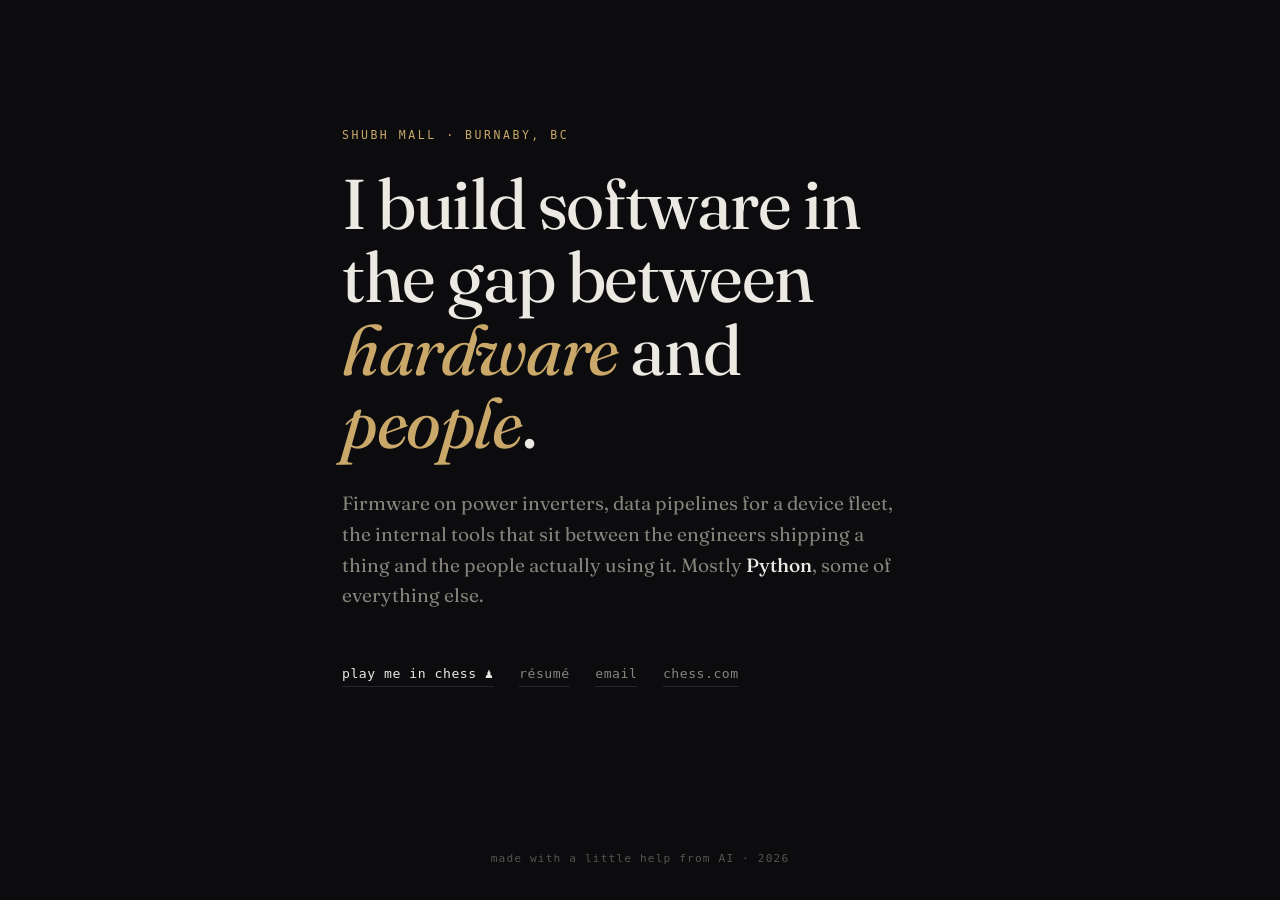
==== index.html @ 9d8b43d7 "Minimal static portfolio + client-side chess bot Two pages, no framework, no build step: - index.htm" ====
<!doctype html>
<html lang="en">
<head>
  <meta charset="utf-8" />
  <meta name="viewport" content="width=device-width, initial-scale=1" />
  <title>Shubh Mall</title>
  <meta name="description" content="Shubh Mall, software engineer. Firmware, data pipelines, and a chess bot trained on my own games." />
  <link rel="icon" href="assets/favicon.svg" />
  <link rel="preconnect" href="https://fonts.googleapis.com" />
  <link rel="preconnect" href="https://fonts.gstatic.com" crossorigin />
  <link href="https://fonts.googleapis.com/css2?family=Fraunces:ital,opsz,wght@0,9..144,300..500;1,9..144,300..500&display=swap" rel="stylesheet" />
  <link rel="stylesheet" href="assets/style.css" />
</head>
<body>
  <main class="wrap">
    <section class="intro">
      <p class="label fade d1">Shubh Mall · Burnaby, BC</p>
      <h1 class="fade d2">I build software in the gap between <em>hardware</em> and <em>people</em>.</h1>
      <p class="lede fade d3">
        Firmware on power inverters, data pipelines for a device fleet,
        the internal tools that sit between the engineers shipping a thing
        and the people actually using it. Mostly <strong>Python</strong>, some
        of everything else.
      </p>
      <nav class="links fade d4">
        <a class="go" href="chess.html">play me in chess ♟</a>
        <a href="Resume_Shubh_Mall.pdf">résumé</a>
        <a href="mailto:mall.shubhkumar@gmail.com">email</a>
        <a href="https://www.chess.com/member/mesukatchess1" target="_blank" rel="noreferrer">chess.com</a>
      </nav>
    </section>
  </main>
  <footer>made with a little help from AI · 2026</footer>
</body>
</html>
---- assets/style.css ----
/* Shubh Mall. Minimal portfolio. Less is more. */
:root {
  --bg:    #0c0c0e;
  --panel: #131316;
  --fg:    #ece9e3;
  --dim:   #87847c;
  --line:  #26262b;
  --gold:  #c9a86a;
  --light: #ebd9b4;   /* light board square */
  --dark:  #7d8a64;   /* dark board square  */
  --serif: "Fraunces", Georgia, "Times New Roman", serif;
  --mono:  ui-monospace, "SF Mono", "JetBrains Mono", Menlo, monospace;
}

* { margin: 0; padding: 0; box-sizing: border-box; }

html { scroll-behavior: smooth; }

body {
  background: var(--bg);
  color: var(--fg);
  font-family: var(--serif);
  font-weight: 380;
  line-height: 1.6;
  -webkit-font-smoothing: antialiased;
  text-rendering: optimizeLegibility;
  min-height: 100vh;
  display: flex;
  flex-direction: column;
}

a { color: inherit; text-decoration: none; }

.label {
  font-family: var(--mono);
  font-size: 0.72rem;
  letter-spacing: 0.22em;
  text-transform: uppercase;
  color: var(--gold);
}

/* ---------- landing ---------- */
.wrap {
  flex: 1;
  width: 100%;
  max-width: 660px;
  margin: 0 auto;
  padding: clamp(4rem, 14vh, 11rem) 2rem 3rem;
  display: flex;
  flex-direction: column;
}

.intro h1 {
  font-size: clamp(2.6rem, 8vw, 4.4rem);
  font-weight: 420;
  line-height: 1.04;
  letter-spacing: -0.02em;
  margin: 1.4rem 0 1.8rem;
}

.intro h1 em { font-style: italic; color: var(--gold); }

.lede {
  font-size: 1.2rem;
  color: var(--dim);
  max-width: 46ch;
}
.lede strong { color: var(--fg); font-weight: 500; }

.links {
  margin-top: 3.2rem;
  display: flex;
  gap: 1.6rem;
  flex-wrap: wrap;
  font-family: var(--mono);
  font-size: 0.82rem;
  letter-spacing: 0.04em;
}
.links a {
  color: var(--dim);
  border-bottom: 1px solid var(--line);
  padding-bottom: 2px;
  transition: color .2s, border-color .2s;
}
.links a:hover { color: var(--gold); border-color: var(--gold); }
.links a.go { color: var(--fg); }

footer {
  font-family: var(--mono);
  font-size: 0.7rem;
  letter-spacing: 0.1em;
  color: var(--dim);
  padding: 2rem;
  text-align: center;
  opacity: 0.6;
}

/* fade-in */
.fade { opacity: 0; transform: translateY(14px); animation: rise .9s cubic-bezier(.2,.7,.2,1) forwards; }
.fade.d1 { animation-delay: .05s; }
.fade.d2 { animation-delay: .18s; }
.fade.d3 { animation-delay: .32s; }
.fade.d4 { animation-delay: .46s; }
@keyframes rise { to { opacity: 1; transform: none; } }
@media (prefers-reduced-motion: reduce) { .fade { animation: none; opacity: 1; transform: none; } }

/* ---------- chess page ---------- */
.chess-wrap { max-width: 740px; }

.back {
  font-family: var(--mono);
  font-size: 0.78rem;
  color: var(--dim);
  letter-spacing: 0.05em;
  transition: color .2s;
}
.back:hover { color: var(--gold); }

.chess-head { margin: 2.2rem 0 1.6rem; }
.chess-head h1 {
  font-size: clamp(1.9rem, 5vw, 2.7rem);
  font-weight: 420;
  letter-spacing: -0.015em;
  margin: 0.9rem 0 0.8rem;
}
.chess-head p { color: var(--dim); max-width: 48ch; font-size: 1.02rem; }

.board-frame {
  width: min(100%, 480px);
  margin: 1.4rem auto 0;
}

#board {
  width: 100%;
  aspect-ratio: 1 / 1;
  display: grid;
  grid-template-columns: repeat(8, 1fr);
  grid-template-rows: repeat(8, 1fr);
  border: 1px solid var(--line);
  border-radius: 3px;
  overflow: hidden;
  box-shadow: 0 24px 60px -28px rgba(0,0,0,.9);
  user-select: none;
  touch-action: manipulation;
}

.sq {
  position: relative;
  display: flex;
  align-items: center;
  justify-content: center;
  font-size: clamp(28px, 8.4vw, 44px);
  line-height: 1;
  cursor: pointer;
}
.sq.light { background: var(--light); }
.sq.dark  { background: var(--dark); }
.sq .pc { color: #111; text-shadow: 0 1px 1px rgba(255,255,255,.35); position: relative; z-index: 2; }
.sq .pc.b { color: #1a1a1a; }
.sq .pc.w { color: #fbfbf7; text-shadow: 0 1px 2px rgba(0,0,0,.55); }

.sq.sel::after {
  content: ""; position: absolute; inset: 0;
  background: rgba(201,168,106,.45); z-index: 1;
}
.sq.move::before {
  content: ""; position: absolute;
  width: 28%; height: 28%; border-radius: 50%;
  background: rgba(40,40,40,.35); z-index: 1;
}
.sq.move.cap::before {
  width: 88%; height: 88%; border-radius: 50%;
  background: transparent; border: 4px solid rgba(40,40,40,.32);
}
.sq.last::after {
  content: ""; position: absolute; inset: 0;
  background: rgba(201,168,106,.22); z-index: 0;
}

.controls {
  display: flex;
  align-items: center;
  justify-content: space-between;
  gap: 1rem;
  margin-top: 1.2rem;
  font-family: var(--mono);
  font-size: 0.8rem;
}
#status { color: var(--dim); letter-spacing: 0.03em; }
#status b { color: var(--gold); font-weight: 500; }

.btn {
  font-family: var(--mono);
  font-size: 0.74rem;
  letter-spacing: 0.08em;
  text-transform: uppercase;
  color: var(--dim);
  background: transparent;
  border: 1px solid var(--line);
  border-radius: 2px;
  padding: 0.5rem 0.9rem;
  cursor: pointer;
  transition: color .2s, border-color .2s;
}
.btn:hover { color: var(--gold); border-color: var(--gold); }

.side-row { display: flex; gap: 0.6rem; }

@media (max-width: 480px) {
  .controls { flex-direction: column; align-items: stretch; gap: 0.8rem; }
  .side-row { justify-content: center; }
}
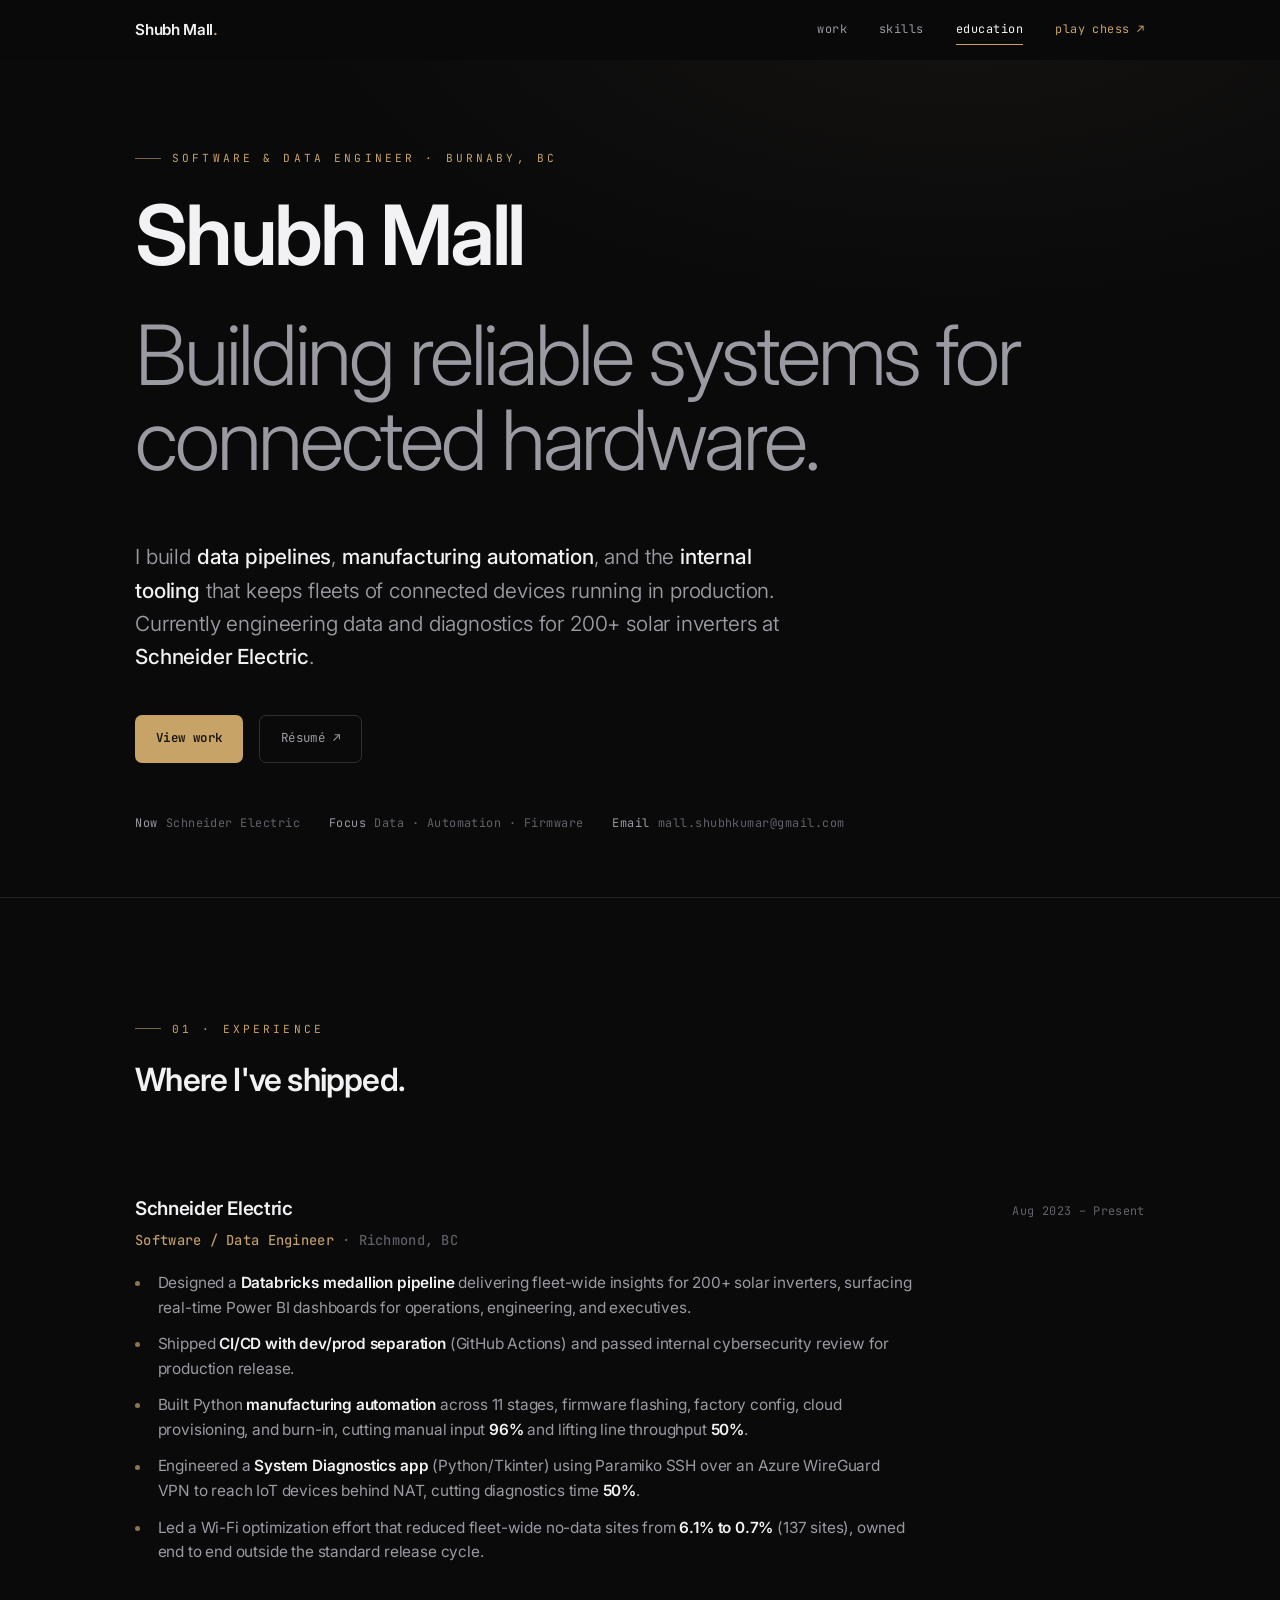
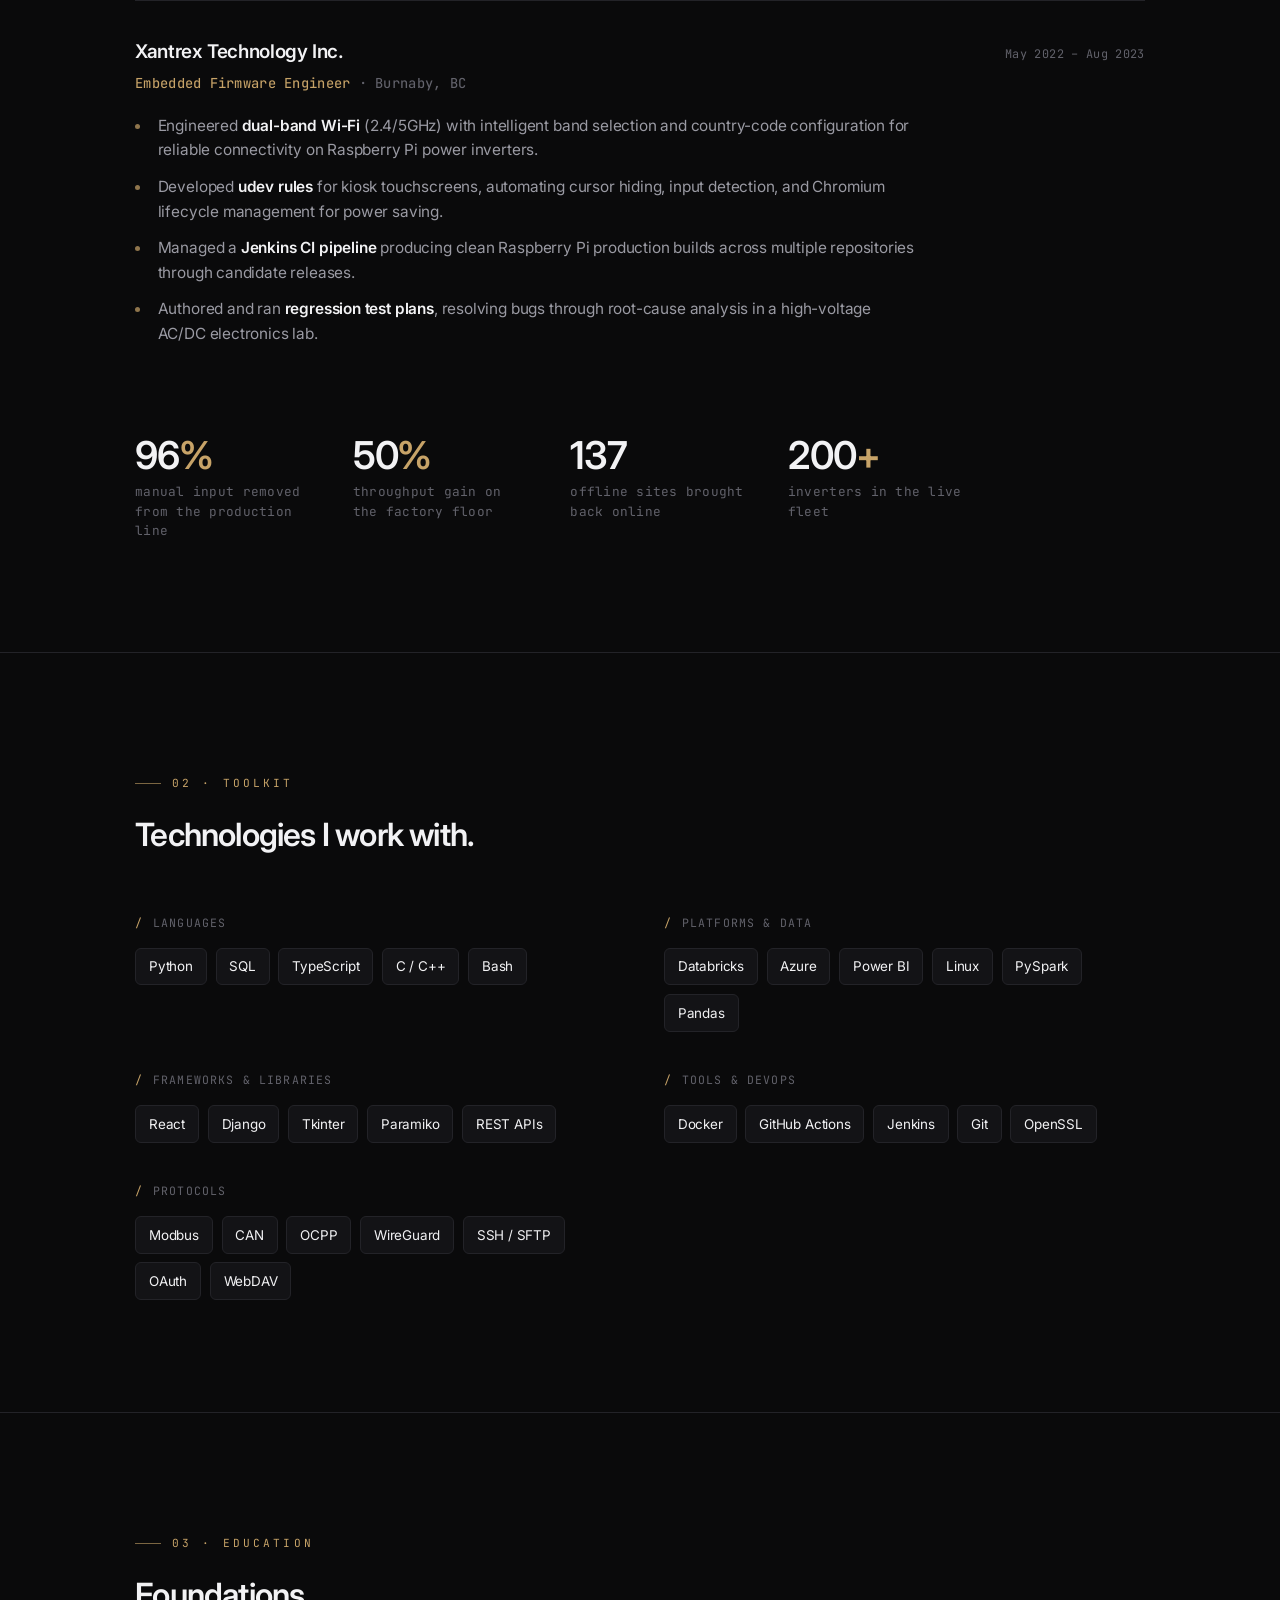
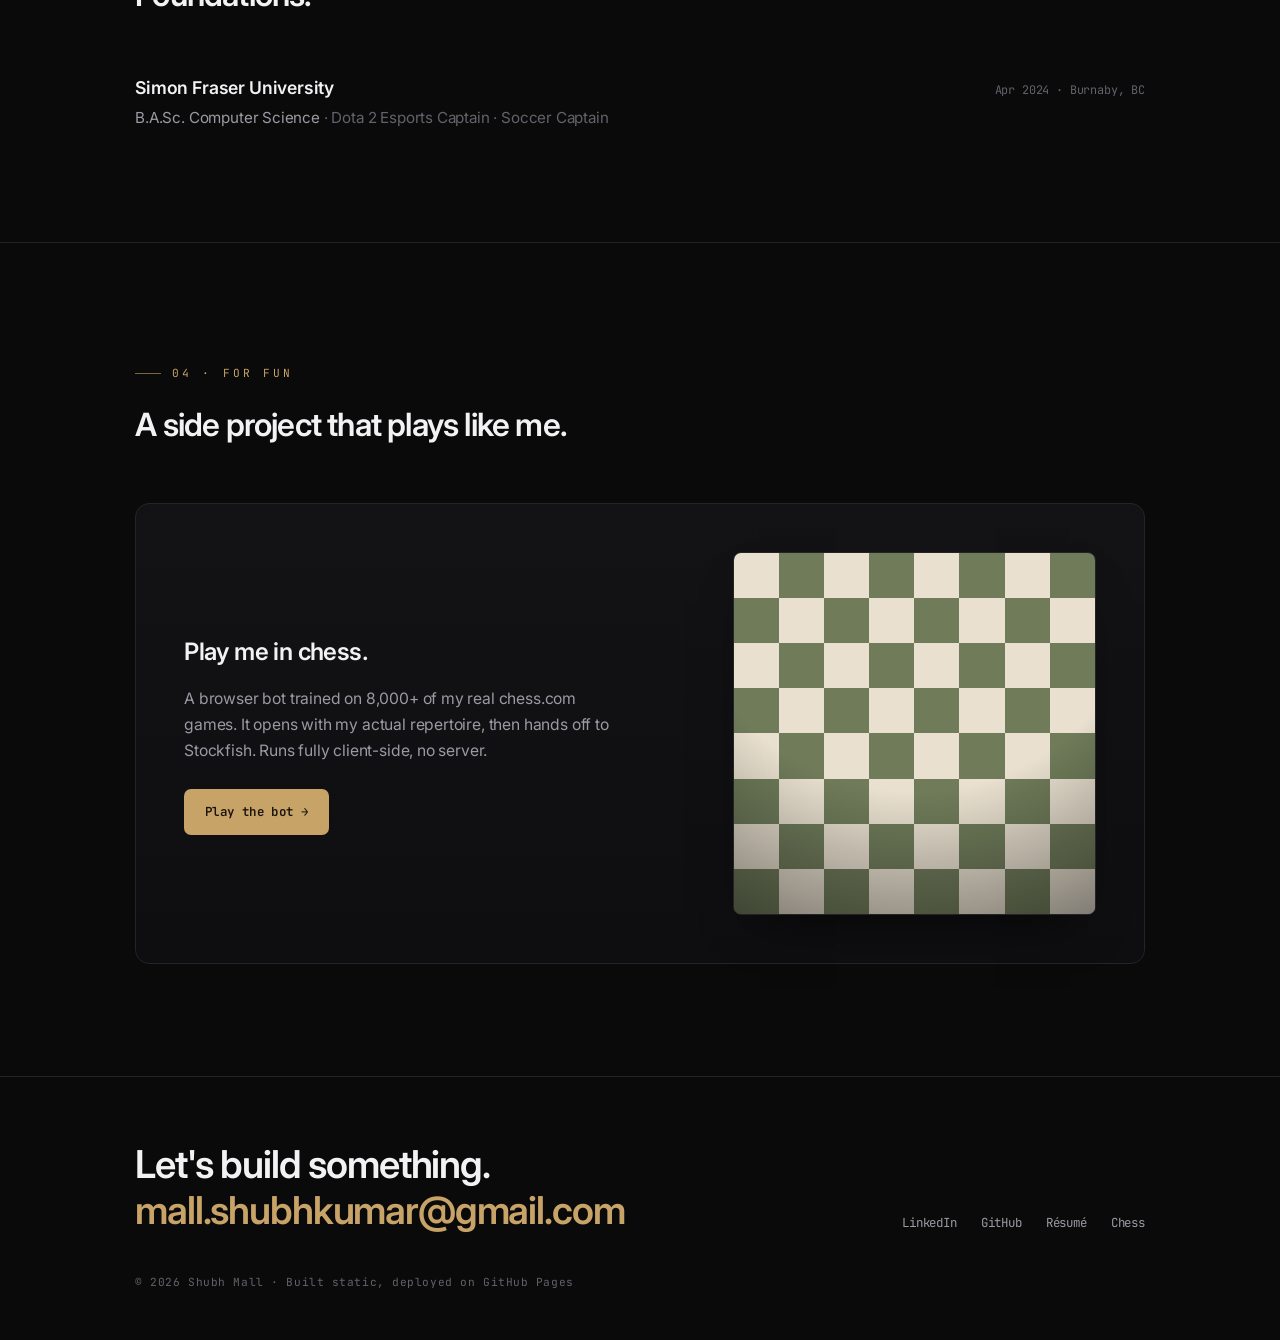
==== commit 7877b76a: "Redesign: professional single-page portfolio Rebuilt the landing page from my CV into an extremely p" ====
--- a/index.html
+++ b/index.html
@@ -3,33 +3,245 @@
 <head>
   <meta charset="utf-8" />
   <meta name="viewport" content="width=device-width, initial-scale=1" />
-  <title>Shubh Mall</title>
-  <meta name="description" content="Shubh Mall, software engineer. Firmware, data pipelines, and a chess bot trained on my own games." />
+  <title>Shubh Mall · Software Engineer</title>
+  <meta name="description" content="Shubh Mall, software and data engineer in Burnaby, BC. Data pipelines, manufacturing automation, and internal tooling for fleets of connected hardware." />
   <link rel="icon" href="assets/favicon.svg" />
   <link rel="preconnect" href="https://fonts.googleapis.com" />
   <link rel="preconnect" href="https://fonts.gstatic.com" crossorigin />
-  <link href="https://fonts.googleapis.com/css2?family=Fraunces:ital,opsz,wght@0,9..144,300..500;1,9..144,300..500&display=swap" rel="stylesheet" />
+  <link href="https://fonts.googleapis.com/css2?family=Inter:wght@300;400;500;600;700&family=JetBrains+Mono:wght@400;500&display=swap" rel="stylesheet" />
   <link rel="stylesheet" href="assets/style.css" />
 </head>
 <body>
-  <main class="wrap">
-    <section class="intro">
-      <p class="label fade d1">Shubh Mall · Burnaby, BC</p>
-      <h1 class="fade d2">I build software in the gap between <em>hardware</em> and <em>people</em>.</h1>
-      <p class="lede fade d3">
-        Firmware on power inverters, data pipelines for a device fleet,
-        the internal tools that sit between the engineers shipping a thing
-        and the people actually using it. Mostly <strong>Python</strong>, some
-        of everything else.
-      </p>
-      <nav class="links fade d4">
-        <a class="go" href="chess.html">play me in chess ♟</a>
-        <a href="Resume_Shubh_Mall.pdf">résumé</a>
-        <a href="mailto:mall.shubhkumar@gmail.com">email</a>
-        <a href="https://www.chess.com/member/mesukatchess1" target="_blank" rel="noreferrer">chess.com</a>
+  <!-- NAV -->
+  <header class="nav" id="nav">
+    <div class="nav-inner">
+      <a class="brand" href="#top">Shubh Mall<span class="dot">.</span></a>
+      <nav class="nav-links">
+        <a href="#work">work</a>
+        <a href="#skills">skills</a>
+        <a href="#education">education</a>
+        <a href="chess.html" class="cta">play chess ↗</a>
       </nav>
+    </div>
+  </header>
+
+  <main id="top">
+    <!-- HERO -->
+    <section class="hero">
+      <div class="container">
+        <p class="eyebrow reveal">Software &amp; Data Engineer · Burnaby, BC</p>
+        <h1 class="reveal">
+          Shubh Mall
+          <span class="role">Building reliable systems for connected hardware.</span>
+        </h1>
+        <p class="tagline reveal">
+          I build <b>data pipelines</b>, <b>manufacturing automation</b>, and the
+          <b>internal tooling</b> that keeps fleets of connected devices running in
+          production. Currently engineering data and diagnostics for 200+ solar
+          inverters at <b>Schneider Electric</b>.
+        </p>
+        <div class="hero-actions reveal">
+          <a class="btn primary" href="#work">View work</a>
+          <a class="btn ghost" href="Resume_Shubh_Mall.pdf" target="_blank" rel="noreferrer">Résumé ↗</a>
+        </div>
+        <div class="hero-meta reveal">
+          <span><b>Now</b> Schneider Electric</span>
+          <span><b>Focus</b> Data · Automation · Firmware</span>
+          <span><b>Email</b> mall.shubhkumar@gmail.com</span>
+        </div>
+      </div>
+    </section>
+
+    <!-- WORK -->
+    <section class="section" id="work">
+      <div class="container">
+        <div class="section-head reveal">
+          <span class="eyebrow">01 · Experience</span>
+          <h2>Where I've shipped.</h2>
+        </div>
+
+        <article class="role reveal">
+          <div class="role-top">
+            <h3>Schneider Electric</h3>
+            <span class="when">Aug 2023 – Present</span>
+          </div>
+          <div class="meta">Software / Data Engineer <span class="place">· Richmond, BC</span></div>
+          <ul>
+            <li>Designed a <b>Databricks medallion pipeline</b> delivering fleet-wide insights for 200+ solar inverters, surfacing real-time Power BI dashboards for operations, engineering, and executives.</li>
+            <li>Shipped <b>CI/CD with dev/prod separation</b> (GitHub Actions) and passed internal cybersecurity review for production release.</li>
+            <li>Built Python <b>manufacturing automation</b> across 11 stages, firmware flashing, factory config, cloud provisioning, and burn-in, cutting manual input <b>96%</b> and lifting line throughput <b>50%</b>.</li>
+            <li>Engineered a <b>System Diagnostics app</b> (Python/Tkinter) using Paramiko SSH over an Azure WireGuard VPN to reach IoT devices behind NAT, cutting diagnostics time <b>50%</b>.</li>
+            <li>Led a Wi-Fi optimization effort that reduced fleet-wide no-data sites from <b>6.1% to 0.7%</b> (137 sites), owned end to end outside the standard release cycle.</li>
+          </ul>
+        </article>
+
+        <article class="role reveal">
+          <div class="role-top">
+            <h3>Xantrex Technology Inc.</h3>
+            <span class="when">May 2022 – Aug 2023</span>
+          </div>
+          <div class="meta">Embedded Firmware Engineer <span class="place">· Burnaby, BC</span></div>
+          <ul>
+            <li>Engineered <b>dual-band Wi-Fi</b> (2.4/5GHz) with intelligent band selection and country-code configuration for reliable connectivity on Raspberry Pi power inverters.</li>
+            <li>Developed <b>udev rules</b> for kiosk touchscreens, automating cursor hiding, input detection, and Chromium lifecycle management for power saving.</li>
+            <li>Managed a <b>Jenkins CI pipeline</b> producing clean Raspberry Pi production builds across multiple repositories through candidate releases.</li>
+            <li>Authored and ran <b>regression test plans</b>, resolving bugs through root-cause analysis in a high-voltage AC/DC electronics lab.</li>
+          </ul>
+        </article>
+
+        <div class="metrics reveal">
+          <div class="metric"><div class="n">96<span>%</span></div><div class="l">manual input removed from the production line</div></div>
+          <div class="metric"><div class="n">50<span>%</span></div><div class="l">throughput gain on the factory floor</div></div>
+          <div class="metric"><div class="n">137</div><div class="l">offline sites brought back online</div></div>
+          <div class="metric"><div class="n">200<span>+</span></div><div class="l">inverters in the live fleet</div></div>
+        </div>
+      </div>
+    </section>
+
+    <!-- SKILLS -->
+    <section class="section" id="skills">
+      <div class="container">
+        <div class="section-head reveal">
+          <span class="eyebrow">02 · Toolkit</span>
+          <h2>Technologies I work with.</h2>
+        </div>
+        <div class="skills-grid">
+          <div class="skill-cat reveal">
+            <div class="cat-label"><span class="idx">/</span> Languages</div>
+            <div class="chips">
+              <span class="chip">Python</span><span class="chip">SQL</span>
+              <span class="chip">TypeScript</span><span class="chip">C / C++</span>
+              <span class="chip">Bash</span>
+            </div>
+          </div>
+          <div class="skill-cat reveal">
+            <div class="cat-label"><span class="idx">/</span> Platforms &amp; Data</div>
+            <div class="chips">
+              <span class="chip">Databricks</span><span class="chip">Azure</span>
+              <span class="chip">Power BI</span><span class="chip">Linux</span>
+              <span class="chip">PySpark</span><span class="chip">Pandas</span>
+            </div>
+          </div>
+          <div class="skill-cat reveal">
+            <div class="cat-label"><span class="idx">/</span> Frameworks &amp; Libraries</div>
+            <div class="chips">
+              <span class="chip">React</span><span class="chip">Django</span>
+              <span class="chip">Tkinter</span><span class="chip">Paramiko</span>
+              <span class="chip">REST APIs</span>
+            </div>
+          </div>
+          <div class="skill-cat reveal">
+            <div class="cat-label"><span class="idx">/</span> Tools &amp; DevOps</div>
+            <div class="chips">
+              <span class="chip">Docker</span><span class="chip">GitHub Actions</span>
+              <span class="chip">Jenkins</span><span class="chip">Git</span>
+              <span class="chip">OpenSSL</span>
+            </div>
+          </div>
+          <div class="skill-cat reveal">
+            <div class="cat-label"><span class="idx">/</span> Protocols</div>
+            <div class="chips">
+              <span class="chip">Modbus</span><span class="chip">CAN</span>
+              <span class="chip">OCPP</span><span class="chip">WireGuard</span>
+              <span class="chip">SSH / SFTP</span><span class="chip">OAuth</span>
+              <span class="chip">WebDAV</span>
+            </div>
+          </div>
+        </div>
+      </div>
+    </section>
+
+    <!-- EDUCATION -->
+    <section class="section" id="education">
+      <div class="container">
+        <div class="section-head reveal">
+          <span class="eyebrow">03 · Education</span>
+          <h2>Foundations.</h2>
+        </div>
+        <div class="edu reveal">
+          <div>
+            <h3>Simon Fraser University</h3>
+            <div class="sub">B.A.Sc. Computer Science <span class="extra">· Dota 2 Esports Captain · Soccer Captain</span></div>
+          </div>
+          <span class="when">Apr 2024 · Burnaby, BC</span>
+        </div>
+      </div>
+    </section>
+
+    <!-- CHESS -->
+    <section class="section" id="chess">
+      <div class="container">
+        <div class="section-head reveal">
+          <span class="eyebrow">04 · For fun</span>
+          <h2>A side project that plays like me.</h2>
+        </div>
+        <div class="chess-cta reveal">
+          <div>
+            <h3>Play me in chess.</h3>
+            <p>
+              A browser bot trained on 8,000+ of my real chess.com games. It opens
+              with my actual repertoire, then hands off to Stockfish. Runs fully
+              client-side, no server.
+            </p>
+            <a class="btn primary" href="chess.html">Play the bot →</a>
+          </div>
+          <div class="mini-board" id="mini-board" aria-hidden="true"></div>
+        </div>
+      </div>
     </section>
   </main>
-  <footer>made with a little help from AI · 2026</footer>
+
+  <!-- FOOTER -->
+  <footer class="foot" id="contact">
+    <div class="container">
+      <div class="foot-grid">
+        <h2>Let's build something.<br/><a href="mailto:mall.shubhkumar@gmail.com">mall.shubhkumar@gmail.com</a></h2>
+        <div class="foot-links">
+          <a href="https://www.linkedin.com/in/shubh-mall" target="_blank" rel="noreferrer">LinkedIn</a>
+          <a href="https://github.com/gabbuman" target="_blank" rel="noreferrer">GitHub</a>
+          <a href="Resume_Shubh_Mall.pdf" target="_blank" rel="noreferrer">Résumé</a>
+          <a href="chess.html">Chess</a>
+        </div>
+      </div>
+      <p class="foot-fine">© 2026 Shubh Mall · Built static, deployed on GitHub Pages</p>
+    </div>
+  </footer>
+
+  <script>
+    // nav border on scroll
+    const nav = document.getElementById('nav');
+    const onScroll = () => nav.classList.toggle('scrolled', window.scrollY > 8);
+    onScroll(); window.addEventListener('scroll', onScroll, { passive: true });
+
+    // reveal on scroll
+    const io = new IntersectionObserver((entries) => {
+      entries.forEach((e) => { if (e.isIntersecting) { e.target.classList.add('in'); io.unobserve(e.target); } });
+    }, { threshold: 0.12 });
+    document.querySelectorAll('.reveal').forEach((el) => io.observe(el));
+
+    // scroll-spy: highlight the nav link for the section in view
+    const spyLinks = [...document.querySelectorAll('.nav-links a[href^="#"]')];
+    const spy = new IntersectionObserver((entries) => {
+      entries.forEach((e) => {
+        if (e.isIntersecting) {
+          const id = '#' + e.target.id;
+          spyLinks.forEach((a) => a.classList.toggle('active', a.getAttribute('href') === id));
+        }
+      });
+    }, { rootMargin: '-45% 0px -50% 0px' });
+    ['work', 'skills', 'education'].forEach((id) => {
+      const el = document.getElementById(id); if (el) spy.observe(el);
+    });
+
+    // decorative mini chessboard (checker pattern)
+    const mb = document.getElementById('mini-board');
+    if (mb) {
+      for (let r = 0; r < 8; r++) for (let c = 0; c < 8; c++) {
+        const i = document.createElement('i');
+        i.className = (r + c) % 2 === 0 ? 'l' : 'd';
+        mb.appendChild(i);
+      }
+    }
+  </script>
 </body>
 </html>
--- a/assets/style.css
+++ b/assets/style.css
@@ -1,212 +1,292 @@
-/* Shubh Mall. Minimal portfolio. Less is more. */
+/* Shubh Mall. Professional portfolio. Minimal, precise. */
 :root {
-  --bg:    #0c0c0e;
-  --panel: #131316;
-  --fg:    #ece9e3;
-  --dim:   #87847c;
-  --line:  #26262b;
-  --gold:  #c9a86a;
-  --light: #ebd9b4;   /* light board square */
-  --dark:  #7d8a64;   /* dark board square  */
-  --serif: "Fraunces", Georgia, "Times New Roman", serif;
-  --mono:  ui-monospace, "SF Mono", "JetBrains Mono", Menlo, monospace;
+  --bg:      #0a0a0b;
+  --bg-soft: #0e0e10;
+  --panel:   #131316;
+  --panel-2: #17171b;
+  --fg:      #f2f2f4;
+  --dim:     #9a9aa3;
+  --faint:   #62626b;
+  --line:    #232328;
+  --line-2:  #2e2e35;
+  --accent:  #c7a368;       /* refined amber, used sparingly */
+  --accent-soft: rgba(199,163,104,0.12);
+  --light:   #e9e0cf;       /* light board square */
+  --dark:    #6f7b59;       /* dark board square  */
+  --sans: "Inter", -apple-system, BlinkMacSystemFont, "Segoe UI", sans-serif;
+  --mono: "JetBrains Mono", ui-monospace, "SF Mono", Menlo, monospace;
+  --maxw: 1080px;
 }
 
 * { margin: 0; padding: 0; box-sizing: border-box; }
-
-html { scroll-behavior: smooth; }
+html { scroll-behavior: smooth; -webkit-text-size-adjust: 100%; }
 
 body {
   background: var(--bg);
   color: var(--fg);
-  font-family: var(--serif);
-  font-weight: 380;
-  line-height: 1.6;
+  font-family: var(--sans);
+  font-weight: 400;
+  line-height: 1.65;
+  letter-spacing: -0.011em;
   -webkit-font-smoothing: antialiased;
   text-rendering: optimizeLegibility;
-  min-height: 100vh;
-  display: flex;
-  flex-direction: column;
 }
 
 a { color: inherit; text-decoration: none; }
-
-.label {
-  font-family: var(--mono);
-  font-size: 0.72rem;
-  letter-spacing: 0.22em;
-  text-transform: uppercase;
-  color: var(--gold);
-}
-
-/* ---------- landing ---------- */
-.wrap {
-  flex: 1;
-  width: 100%;
-  max-width: 660px;
-  margin: 0 auto;
-  padding: clamp(4rem, 14vh, 11rem) 2rem 3rem;
-  display: flex;
-  flex-direction: column;
-}
-
-.intro h1 {
-  font-size: clamp(2.6rem, 8vw, 4.4rem);
-  font-weight: 420;
-  line-height: 1.04;
-  letter-spacing: -0.02em;
-  margin: 1.4rem 0 1.8rem;
-}
-
-.intro h1 em { font-style: italic; color: var(--gold); }
-
-.lede {
-  font-size: 1.2rem;
-  color: var(--dim);
-  max-width: 46ch;
-}
-.lede strong { color: var(--fg); font-weight: 500; }
-
-.links {
-  margin-top: 3.2rem;
-  display: flex;
-  gap: 1.6rem;
-  flex-wrap: wrap;
-  font-family: var(--mono);
-  font-size: 0.82rem;
-  letter-spacing: 0.04em;
-}
-.links a {
-  color: var(--dim);
-  border-bottom: 1px solid var(--line);
-  padding-bottom: 2px;
-  transition: color .2s, border-color .2s;
-}
-.links a:hover { color: var(--gold); border-color: var(--gold); }
-.links a.go { color: var(--fg); }
-
-footer {
+::selection { background: var(--accent-soft); }
+
+/* shared --------------------------------------------------------------- */
+.container { width: 100%; max-width: var(--maxw); margin: 0 auto; padding: 0 2.2rem; }
+
+.eyebrow {
   font-family: var(--mono);
   font-size: 0.7rem;
-  letter-spacing: 0.1em;
+  letter-spacing: 0.28em;
+  text-transform: uppercase;
+  color: var(--accent);
+  display: inline-flex;
+  align-items: center;
+  gap: 0.7rem;
+}
+.eyebrow::before {
+  content: ""; width: 1.6rem; height: 1px; background: var(--accent); opacity: 0.6;
+}
+
+.section { padding: 7rem 0; border-top: 1px solid var(--line); }
+.section-head { margin-bottom: 3.2rem; }
+.section-head h2 {
+  font-size: clamp(1.5rem, 3.4vw, 2rem);
+  font-weight: 600;
+  letter-spacing: -0.025em;
+  margin-top: 1rem;
+}
+
+/* nav ------------------------------------------------------------------ */
+.nav {
+  position: sticky; top: 0; z-index: 50;
+  backdrop-filter: blur(14px);
+  background: rgba(10,10,11,0.72);
+  border-bottom: 1px solid transparent;
+  transition: border-color .3s, background .3s;
+}
+.nav.scrolled { border-color: var(--line); }
+.nav-inner {
+  max-width: var(--maxw); margin: 0 auto; padding: 1.05rem 2.2rem;
+  display: flex; align-items: center; justify-content: space-between;
+}
+.brand { font-weight: 600; font-size: 0.95rem; letter-spacing: -0.02em; }
+.brand .dot { color: var(--accent); }
+.nav-links { display: flex; gap: 2rem; font-size: 0.85rem; }
+.nav-links a {
+  color: var(--dim); position: relative; transition: color .2s;
+  font-family: var(--mono); font-size: 0.74rem; letter-spacing: 0.04em;
+}
+.nav-links a:hover { color: var(--fg); }
+.nav-links a.active { color: var(--fg); }
+.nav-links a.active::after {
+  content: ""; position: absolute; left: 0; right: 0; bottom: -6px;
+  height: 1px; background: var(--accent);
+}
+.nav-links a.cta { color: var(--accent); }
+@media (max-width: 640px) {
+  .nav-links a:not(.cta) { display: none; }
+  .nav-links { gap: 0; }
+}
+
+/* hero ----------------------------------------------------------------- */
+.hero {
+  min-height: 88vh;
+  display: flex; flex-direction: column; justify-content: center;
+  padding: 5rem 0 4rem;
+  position: relative;
+}
+.hero::after {
+  content: ""; position: absolute; inset: 0; z-index: -1;
+  background:
+    radial-gradient(60rem 30rem at 75% -10%, rgba(199,163,104,0.06), transparent 70%);
+  pointer-events: none;
+}
+.hero h1 {
+  font-size: clamp(2.8rem, 8vw, 5.2rem);
+  font-weight: 600;
+  line-height: 1.02;
+  letter-spacing: -0.04em;
+  margin: 1.6rem 0 1.4rem;
+}
+.hero h1 .role { display: block; color: var(--dim); font-weight: 300; }
+.hero .tagline {
+  font-size: clamp(1.05rem, 2vw, 1.3rem);
   color: var(--dim);
-  padding: 2rem;
-  text-align: center;
-  opacity: 0.6;
-}
-
-/* fade-in */
-.fade { opacity: 0; transform: translateY(14px); animation: rise .9s cubic-bezier(.2,.7,.2,1) forwards; }
-.fade.d1 { animation-delay: .05s; }
-.fade.d2 { animation-delay: .18s; }
-.fade.d3 { animation-delay: .32s; }
-.fade.d4 { animation-delay: .46s; }
-@keyframes rise { to { opacity: 1; transform: none; } }
-@media (prefers-reduced-motion: reduce) { .fade { animation: none; opacity: 1; transform: none; } }
-
-/* ---------- chess page ---------- */
-.chess-wrap { max-width: 740px; }
-
-.back {
-  font-family: var(--mono);
-  font-size: 0.78rem;
-  color: var(--dim);
-  letter-spacing: 0.05em;
-  transition: color .2s;
-}
-.back:hover { color: var(--gold); }
-
-.chess-head { margin: 2.2rem 0 1.6rem; }
-.chess-head h1 {
-  font-size: clamp(1.9rem, 5vw, 2.7rem);
-  font-weight: 420;
-  letter-spacing: -0.015em;
-  margin: 0.9rem 0 0.8rem;
-}
-.chess-head p { color: var(--dim); max-width: 48ch; font-size: 1.02rem; }
-
-.board-frame {
-  width: min(100%, 480px);
-  margin: 1.4rem auto 0;
-}
-
+  max-width: 50ch;
+  font-weight: 350;
+  line-height: 1.6;
+}
+.hero .tagline b { color: var(--fg); font-weight: 500; }
+.hero-actions { display: flex; gap: 1rem; margin-top: 2.6rem; flex-wrap: wrap; }
+.hero-meta {
+  margin-top: 3.2rem; display: flex; gap: 1.8rem; flex-wrap: wrap;
+  font-family: var(--mono); font-size: 0.74rem; color: var(--faint);
+  letter-spacing: 0.04em;
+}
+.hero-meta span { display: inline-flex; align-items: center; gap: 0.5rem; }
+.hero-meta b { color: var(--dim); font-weight: 400; }
+
+.btn {
+  display: inline-flex; align-items: center; gap: 0.5rem;
+  font-family: var(--mono); font-size: 0.78rem; letter-spacing: 0.03em;
+  padding: 0.78rem 1.3rem; border-radius: 7px;
+  transition: all .2s ease;
+}
+.btn.primary { background: var(--accent); color: #1a140a; font-weight: 600; }
+.btn.primary:hover { background: #d8b574; transform: translateY(-1px); }
+.btn.ghost { border: 1px solid var(--line-2); color: var(--dim); }
+.btn.ghost:hover { border-color: var(--accent); color: var(--fg); }
+
+/* skills --------------------------------------------------------------- */
+.skills-grid {
+  display: grid; grid-template-columns: repeat(2, 1fr); gap: 2.4rem 3rem;
+}
+.skill-cat .cat-label {
+  font-family: var(--mono); font-size: 0.72rem; letter-spacing: 0.1em;
+  text-transform: uppercase; color: var(--faint); margin-bottom: 1rem;
+  display: flex; align-items: center; gap: 0.6rem;
+}
+.skill-cat .cat-label .idx { color: var(--accent); }
+.chips { display: flex; flex-wrap: wrap; gap: 0.55rem; }
+.chip {
+  font-size: 0.84rem; color: var(--fg);
+  background: var(--panel); border: 1px solid var(--line);
+  padding: 0.42rem 0.8rem; border-radius: 6px;
+  transition: border-color .2s, background .2s, transform .2s;
+}
+.chip:hover { border-color: var(--line-2); background: var(--panel-2); transform: translateY(-2px); }
+@media (max-width: 640px) { .skills-grid { grid-template-columns: 1fr; gap: 2rem; } }
+
+/* experience ----------------------------------------------------------- */
+.role { display: grid; grid-template-columns: 1fr; gap: 0; padding: 2.2rem 0; border-top: 1px solid var(--line); }
+.role:first-of-type { border-top: none; }
+.role-top {
+  display: flex; justify-content: space-between; align-items: baseline;
+  gap: 1rem; flex-wrap: wrap; margin-bottom: 0.3rem;
+}
+.role-top h3 { font-size: 1.18rem; font-weight: 600; letter-spacing: -0.02em; }
+.role-top .when {
+  font-family: var(--mono); font-size: 0.74rem; color: var(--faint);
+  letter-spacing: 0.03em; white-space: nowrap;
+}
+.role .meta {
+  color: var(--accent); font-size: 0.86rem; font-weight: 450;
+  margin-bottom: 1.2rem;
+  font-family: var(--mono); letter-spacing: 0.02em;
+}
+.role .meta .place { color: var(--faint); }
+.role ul { list-style: none; display: grid; gap: 0.75rem; }
+.role li {
+  position: relative; padding-left: 1.4rem; color: var(--dim);
+  font-size: 0.96rem; line-height: 1.6; max-width: 78ch;
+}
+.role li::before {
+  content: ""; position: absolute; left: 0; top: 0.66em;
+  width: 5px; height: 5px; border-radius: 50%;
+  background: var(--accent); opacity: 0.7;
+}
+.role li b { color: var(--fg); font-weight: 600; }
+
+.metrics { display: flex; gap: 2.6rem; flex-wrap: wrap; margin: 3.4rem 0 0; }
+.metric .n {
+  font-size: clamp(1.8rem, 4vw, 2.4rem); font-weight: 600;
+  letter-spacing: -0.03em; color: var(--fg); line-height: 1;
+}
+.metric .n span { color: var(--accent); }
+.metric .l {
+  font-size: 0.8rem; color: var(--faint); margin-top: 0.5rem; max-width: 22ch;
+  font-family: var(--mono); letter-spacing: 0.02em; line-height: 1.5;
+}
+
+/* education ------------------------------------------------------------ */
+.edu { display: flex; justify-content: space-between; align-items: baseline; gap: 1rem; flex-wrap: wrap; }
+.edu h3 { font-size: 1.1rem; font-weight: 600; }
+.edu .sub { color: var(--dim); font-size: 0.95rem; margin-top: 0.2rem; }
+.edu .sub .extra { color: var(--faint); }
+.edu .when { font-family: var(--mono); font-size: 0.74rem; color: var(--faint); }
+
+/* chess ---------------------------------------------------------------- */
+.chess-cta {
+  background:
+    linear-gradient(180deg, var(--panel) 0%, var(--bg-soft) 100%);
+  border: 1px solid var(--line); border-radius: 14px;
+  padding: 3rem; display: grid; grid-template-columns: 1.4fr 1fr;
+  gap: 2.5rem; align-items: center;
+}
+.chess-cta h3 { font-size: 1.5rem; font-weight: 600; letter-spacing: -0.025em; margin-bottom: 0.9rem; }
+.chess-cta p { color: var(--dim); font-size: 0.98rem; max-width: 44ch; margin-bottom: 1.6rem; }
+.mini-board {
+  position: relative;
+  display: grid; grid-template-columns: repeat(8, 1fr); aspect-ratio: 1;
+  border-radius: 8px; overflow: hidden; border: 1px solid var(--line);
+  box-shadow: 0 24px 50px -26px rgba(0,0,0,0.8);
+}
+.mini-board::after {
+  content: ""; position: absolute; inset: 0; pointer-events: none;
+  background: radial-gradient(120% 120% at 50% 0%, transparent 55%, rgba(10,10,11,0.55) 100%);
+}
+.mini-board i { display: block; }
+.mini-board i.l { background: var(--light); }
+.mini-board i.d { background: var(--dark); }
+@media (max-width: 720px) {
+  .chess-cta { grid-template-columns: 1fr; padding: 2rem; }
+  .mini-board { max-width: 260px; }
+}
+
+/* footer --------------------------------------------------------------- */
+footer.foot { border-top: 1px solid var(--line); padding: 4rem 0 3rem; }
+.foot-grid { display: flex; justify-content: space-between; align-items: flex-end; gap: 2rem; flex-wrap: wrap; }
+.foot h2 { font-size: clamp(1.4rem, 4vw, 2.4rem); font-weight: 600; letter-spacing: -0.03em; line-height: 1.2; }
+.foot h2 a { color: var(--accent); overflow-wrap: anywhere; word-break: break-word; }
+.foot-links { display: flex; gap: 1.5rem; font-family: var(--mono); font-size: 0.78rem; }
+.foot-links a { color: var(--dim); transition: color .2s; }
+.foot-links a:hover { color: var(--accent); }
+.foot-fine { margin-top: 2.5rem; font-family: var(--mono); font-size: 0.7rem; color: var(--faint); letter-spacing: 0.05em; }
+
+/* reveal --------------------------------------------------------------- */
+.reveal { opacity: 0; transform: translateY(18px); transition: opacity .7s ease, transform .7s cubic-bezier(.2,.7,.2,1); }
+.reveal.in { opacity: 1; transform: none; }
+@media (prefers-reduced-motion: reduce) { .reveal { opacity: 1; transform: none; transition: none; } }
+
+/* ===================== chess page (play) ============================= */
+.play-main { max-width: 760px; margin: 0 auto; padding: 0 2.2rem; }
+.play-head { padding: 3rem 0 1.6rem; }
+.play-head h1 { font-size: clamp(1.9rem, 5vw, 2.6rem); font-weight: 600; letter-spacing: -0.03em; margin: 1rem 0 0.8rem; }
+.play-head p { color: var(--dim); max-width: 52ch; font-size: 1rem; }
+.play-head p em { color: var(--accent); font-style: normal; font-weight: 500; }
+
+.board-frame { width: min(100%, 460px); margin: 1.4rem auto 0; }
 #board {
-  width: 100%;
-  aspect-ratio: 1 / 1;
-  display: grid;
-  grid-template-columns: repeat(8, 1fr);
-  grid-template-rows: repeat(8, 1fr);
-  border: 1px solid var(--line);
-  border-radius: 3px;
-  overflow: hidden;
-  box-shadow: 0 24px 60px -28px rgba(0,0,0,.9);
-  user-select: none;
-  touch-action: manipulation;
-}
-
-.sq {
-  position: relative;
-  display: flex;
-  align-items: center;
-  justify-content: center;
-  font-size: clamp(28px, 8.4vw, 44px);
-  line-height: 1;
-  cursor: pointer;
-}
+  width: 100%; aspect-ratio: 1; display: grid;
+  grid-template-columns: repeat(8, 1fr); grid-template-rows: repeat(8, 1fr);
+  border-radius: 6px; overflow: hidden; user-select: none; touch-action: manipulation;
+  box-shadow: 0 30px 70px -32px rgba(0,0,0,0.9); border: 1px solid var(--line);
+}
+.sq { position: relative; display: flex; align-items: center; justify-content: center;
+  font-size: clamp(26px, 8vw, 42px); line-height: 1; cursor: pointer; }
 .sq.light { background: var(--light); }
 .sq.dark  { background: var(--dark); }
-.sq .pc { color: #111; text-shadow: 0 1px 1px rgba(255,255,255,.35); position: relative; z-index: 2; }
-.sq .pc.b { color: #1a1a1a; }
-.sq .pc.w { color: #fbfbf7; text-shadow: 0 1px 2px rgba(0,0,0,.55); }
-
-.sq.sel::after {
-  content: ""; position: absolute; inset: 0;
-  background: rgba(201,168,106,.45); z-index: 1;
-}
-.sq.move::before {
-  content: ""; position: absolute;
-  width: 28%; height: 28%; border-radius: 50%;
-  background: rgba(40,40,40,.35); z-index: 1;
-}
-.sq.move.cap::before {
-  width: 88%; height: 88%; border-radius: 50%;
-  background: transparent; border: 4px solid rgba(40,40,40,.32);
-}
-.sq.last::after {
-  content: ""; position: absolute; inset: 0;
-  background: rgba(201,168,106,.22); z-index: 0;
-}
-
-.controls {
-  display: flex;
-  align-items: center;
-  justify-content: space-between;
-  gap: 1rem;
-  margin-top: 1.2rem;
-  font-family: var(--mono);
-  font-size: 0.8rem;
-}
-#status { color: var(--dim); letter-spacing: 0.03em; }
-#status b { color: var(--gold); font-weight: 500; }
-
-.btn {
-  font-family: var(--mono);
-  font-size: 0.74rem;
-  letter-spacing: 0.08em;
-  text-transform: uppercase;
-  color: var(--dim);
-  background: transparent;
-  border: 1px solid var(--line);
-  border-radius: 2px;
-  padding: 0.5rem 0.9rem;
-  cursor: pointer;
-  transition: color .2s, border-color .2s;
-}
-.btn:hover { color: var(--gold); border-color: var(--gold); }
-
+.sq .pc { position: relative; z-index: 2; }
+.sq .pc.w { color: #fbfbf7; text-shadow: 0 1px 2px rgba(0,0,0,.5); }
+.sq .pc.b { color: #181818; }
+.sq.sel::after { content: ""; position: absolute; inset: 0; background: rgba(199,163,104,.5); z-index: 1; }
+.sq.move::before { content: ""; position: absolute; width: 26%; height: 26%; border-radius: 50%; background: rgba(30,30,30,.32); z-index: 1; }
+.sq.move.cap::before { width: 86%; height: 86%; background: transparent; border: 4px solid rgba(30,30,30,.3); }
+.sq.last::after { content: ""; position: absolute; inset: 0; background: rgba(199,163,104,.2); z-index: 0; }
+
+.controls { display: flex; align-items: center; justify-content: space-between; gap: 1rem; margin-top: 1.2rem; font-family: var(--mono); font-size: 0.78rem; }
+#status { color: var(--dim); letter-spacing: 0.02em; }
+#status b { color: var(--accent); font-weight: 500; }
 .side-row { display: flex; gap: 0.6rem; }
-
-@media (max-width: 480px) {
-  .controls { flex-direction: column; align-items: stretch; gap: 0.8rem; }
-  .side-row { justify-content: center; }
-}
+.cbtn {
+  font-family: var(--mono); font-size: 0.7rem; letter-spacing: 0.06em; text-transform: uppercase;
+  color: var(--dim); background: transparent; border: 1px solid var(--line); border-radius: 6px;
+  padding: 0.5rem 0.85rem; cursor: pointer; transition: color .2s, border-color .2s;
+}
+.cbtn:hover { color: var(--accent); border-color: var(--accent); }
+@media (max-width: 480px) { .controls { flex-direction: column; align-items: stretch; gap: 0.8rem; } .side-row { justify-content: center; } }
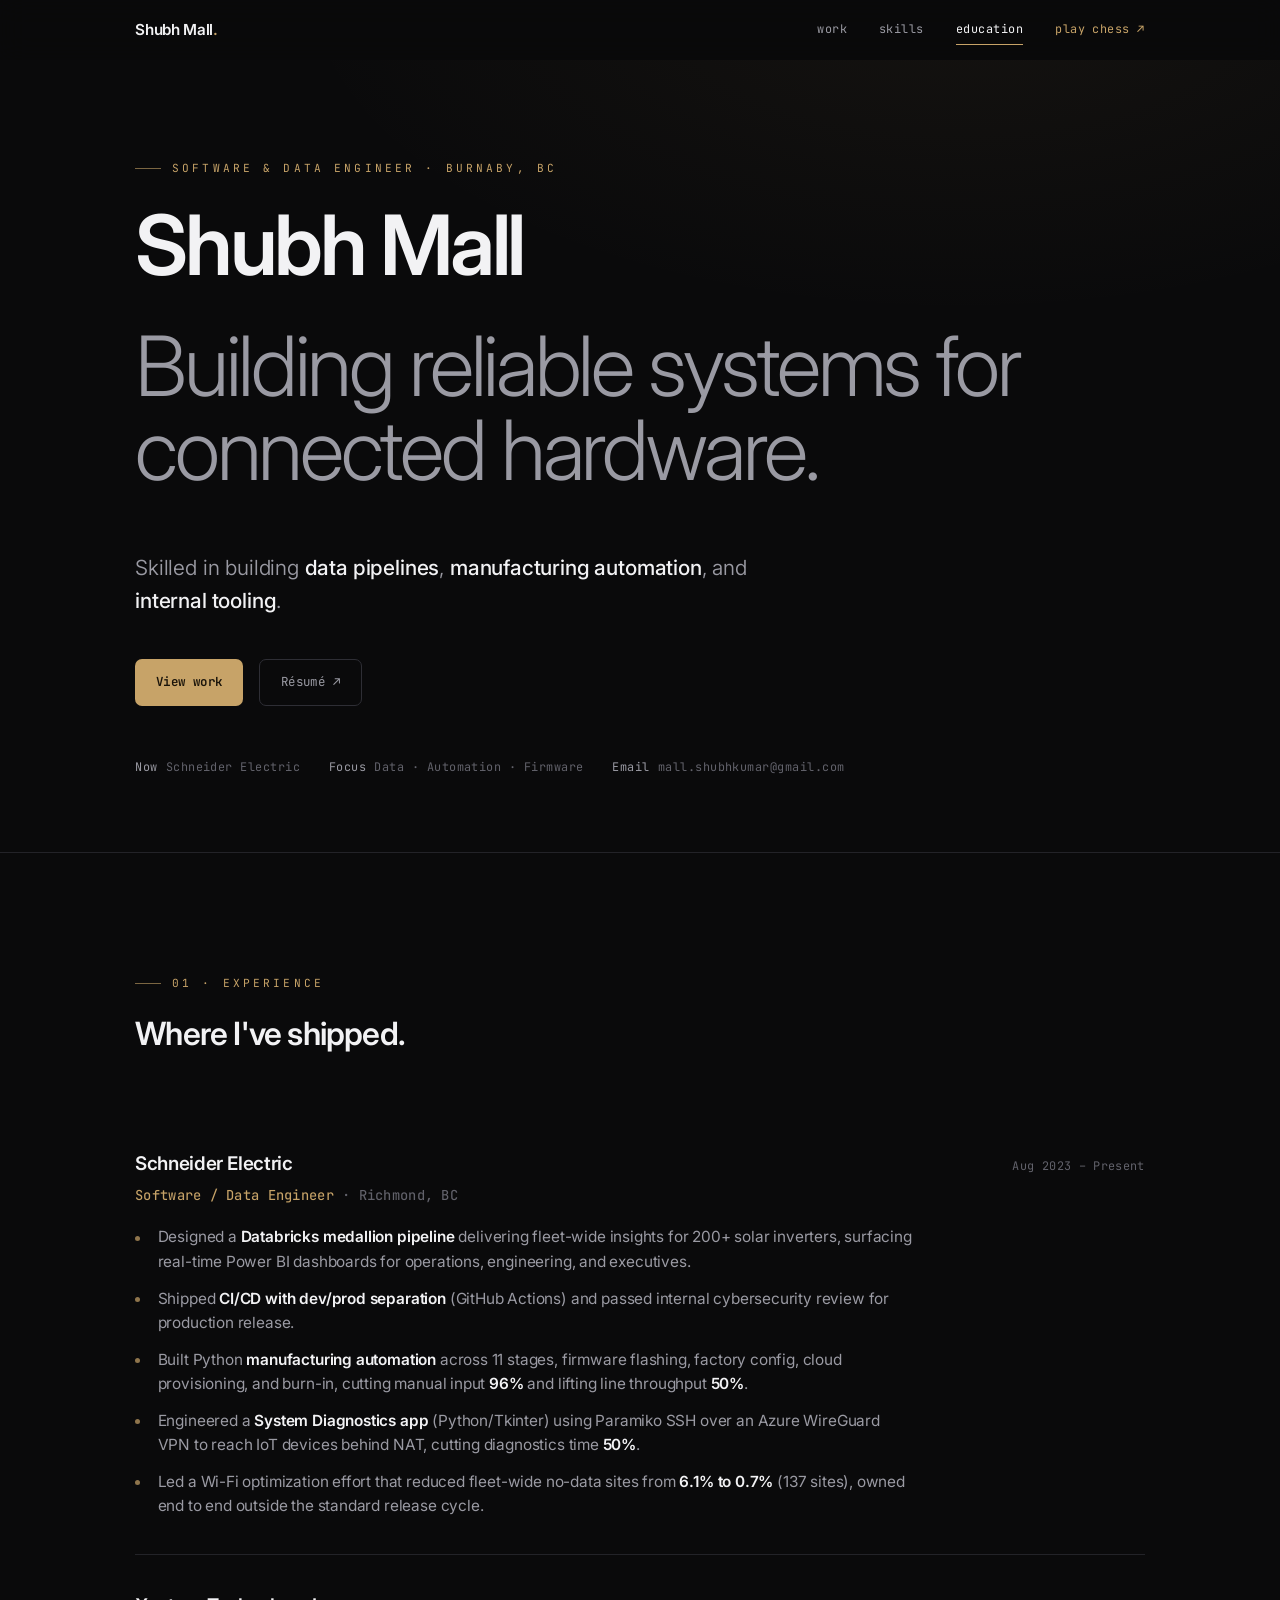
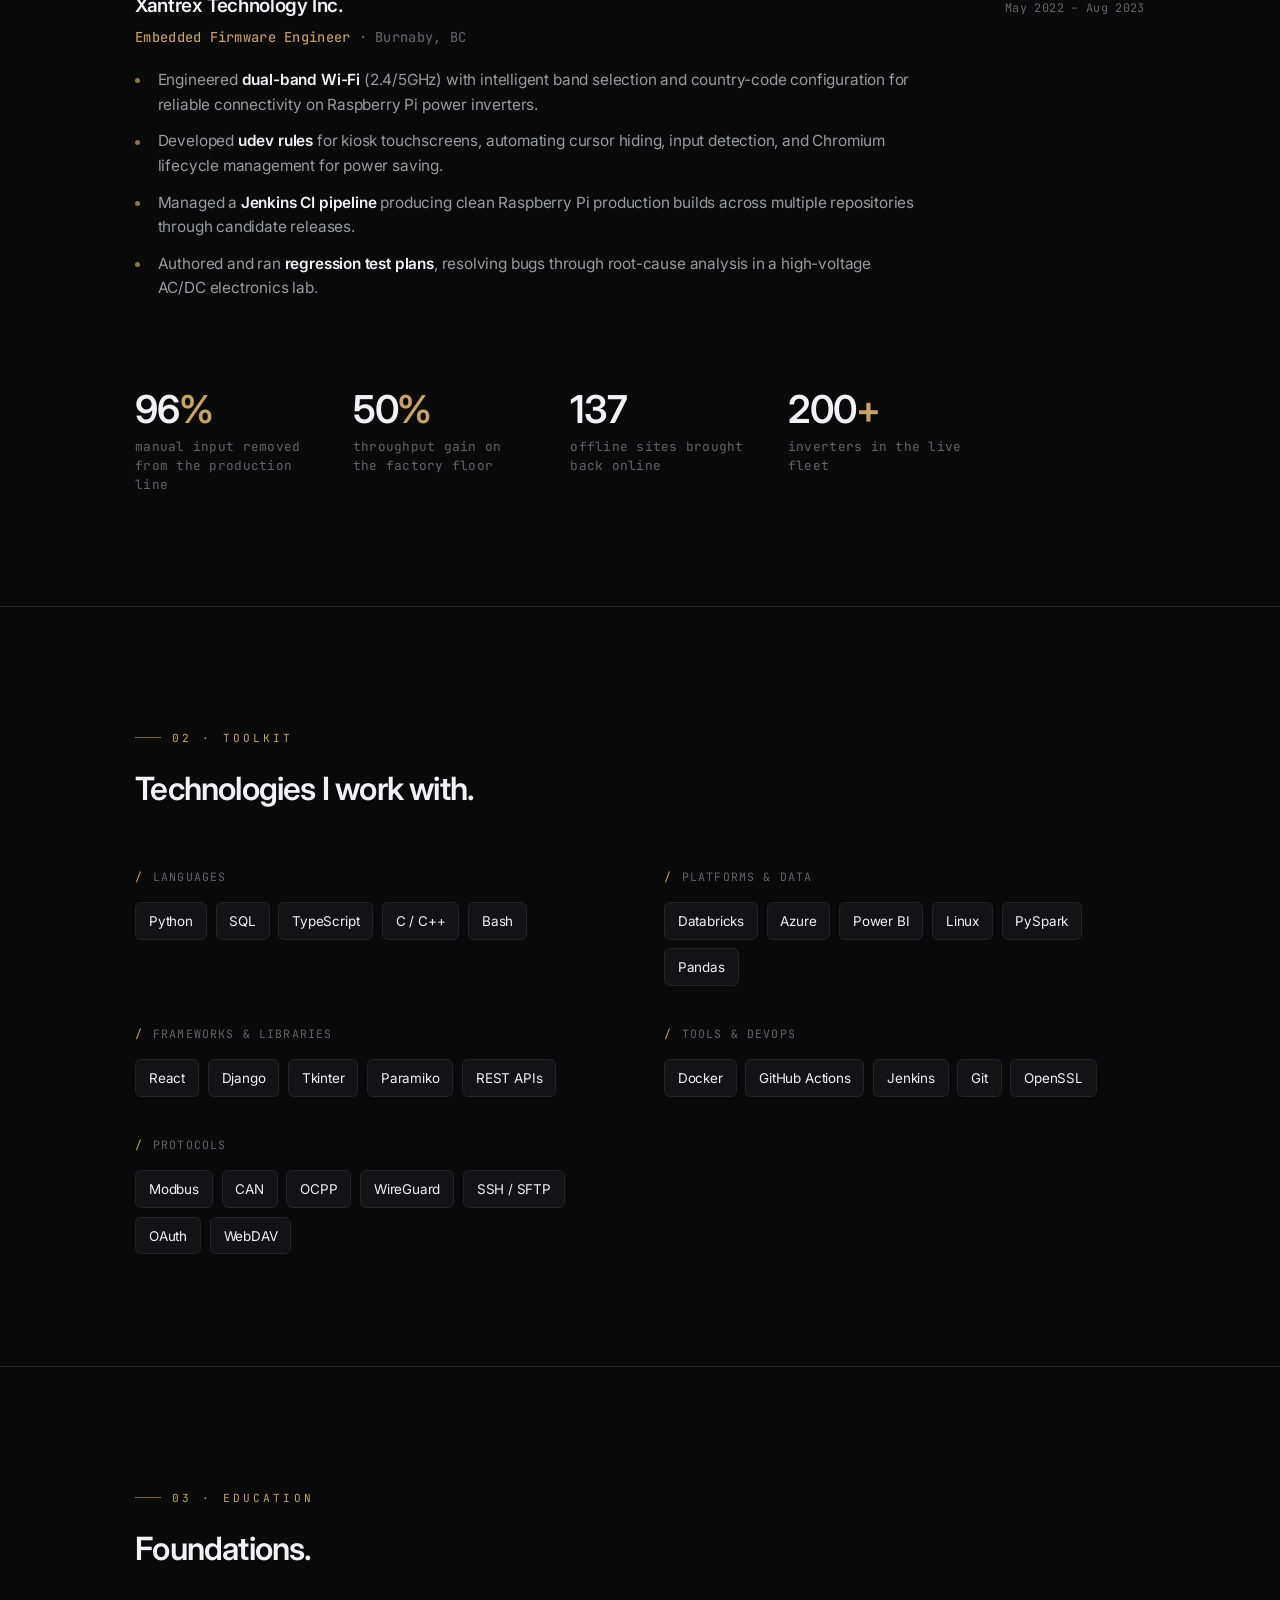
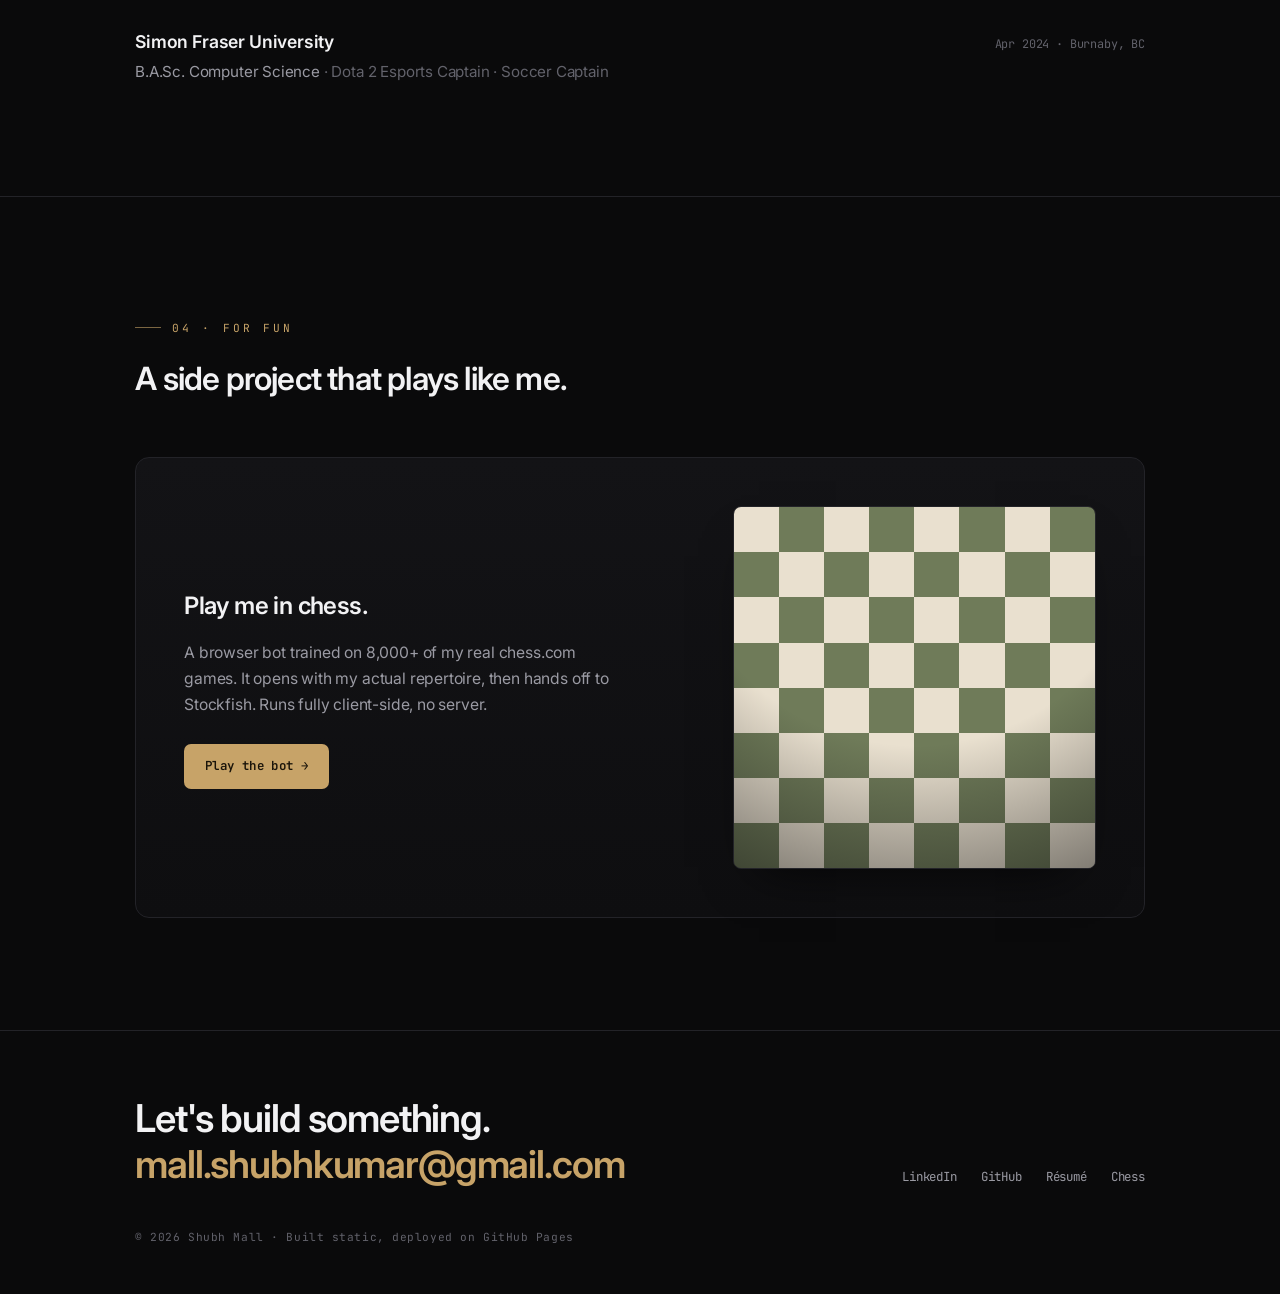
==== commit f3127169: "Update hero tagline" ====
--- a/index.html
+++ b/index.html
@@ -35,10 +35,8 @@
           <span class="role">Building reliable systems for connected hardware.</span>
         </h1>
         <p class="tagline reveal">
-          I build <b>data pipelines</b>, <b>manufacturing automation</b>, and the
-          <b>internal tooling</b> that keeps fleets of connected devices running in
-          production. Currently engineering data and diagnostics for 200+ solar
-          inverters at <b>Schneider Electric</b>.
+          Skilled in building <b>data pipelines</b>, <b>manufacturing automation</b>,
+          and <b>internal tooling</b>.
         </p>
         <div class="hero-actions reveal">
           <a class="btn primary" href="#work">View work</a>
@@ -197,7 +195,7 @@
       <div class="foot-grid">
         <h2>Let's build something.<br/><a href="mailto:mall.shubhkumar@gmail.com">mall.shubhkumar@gmail.com</a></h2>
         <div class="foot-links">
-          <a href="https://www.linkedin.com/in/shubh-mall" target="_blank" rel="noreferrer">LinkedIn</a>
+          <a href="https://www.linkedin.com/in/shubh-mall-a7659a191/" target="_blank" rel="noreferrer">LinkedIn</a>
           <a href="https://github.com/gabbuman" target="_blank" rel="noreferrer">GitHub</a>
           <a href="Resume_Shubh_Mall.pdf" target="_blank" rel="noreferrer">Résumé</a>
           <a href="chess.html">Chess</a>
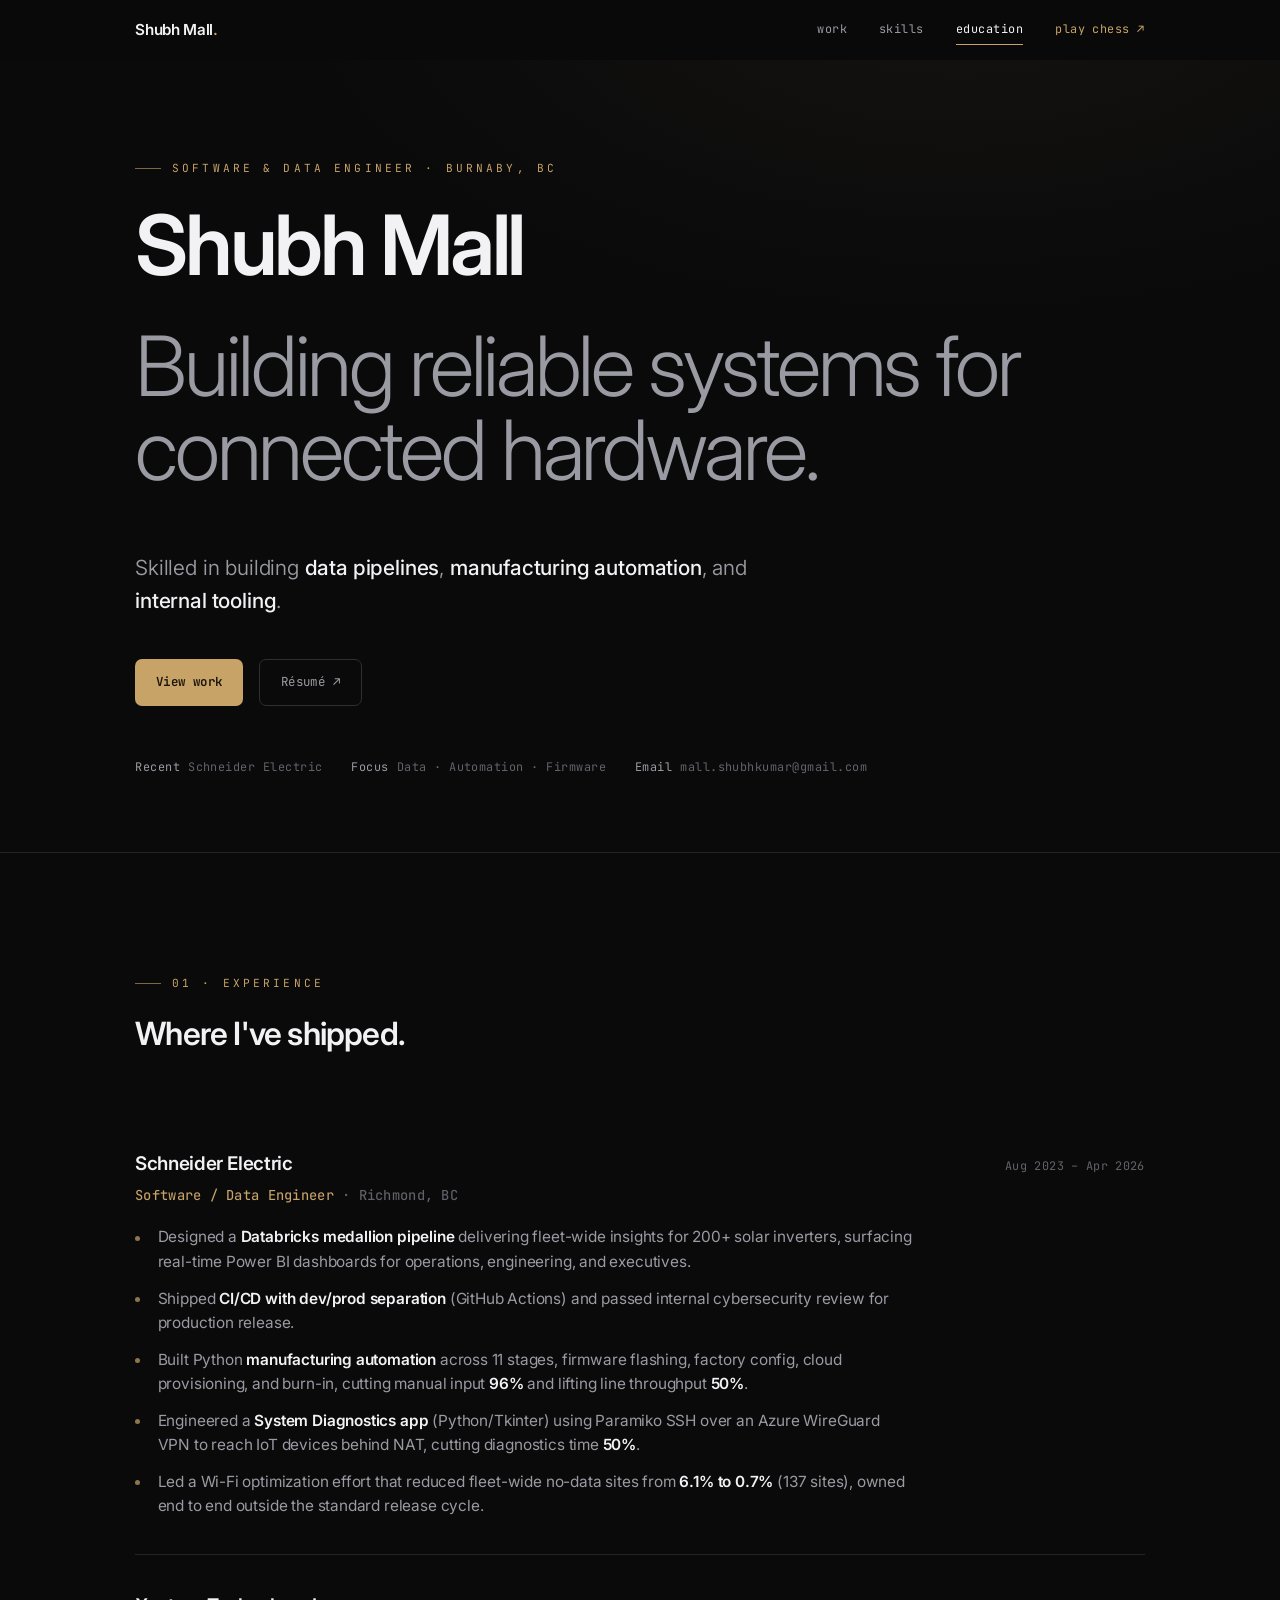
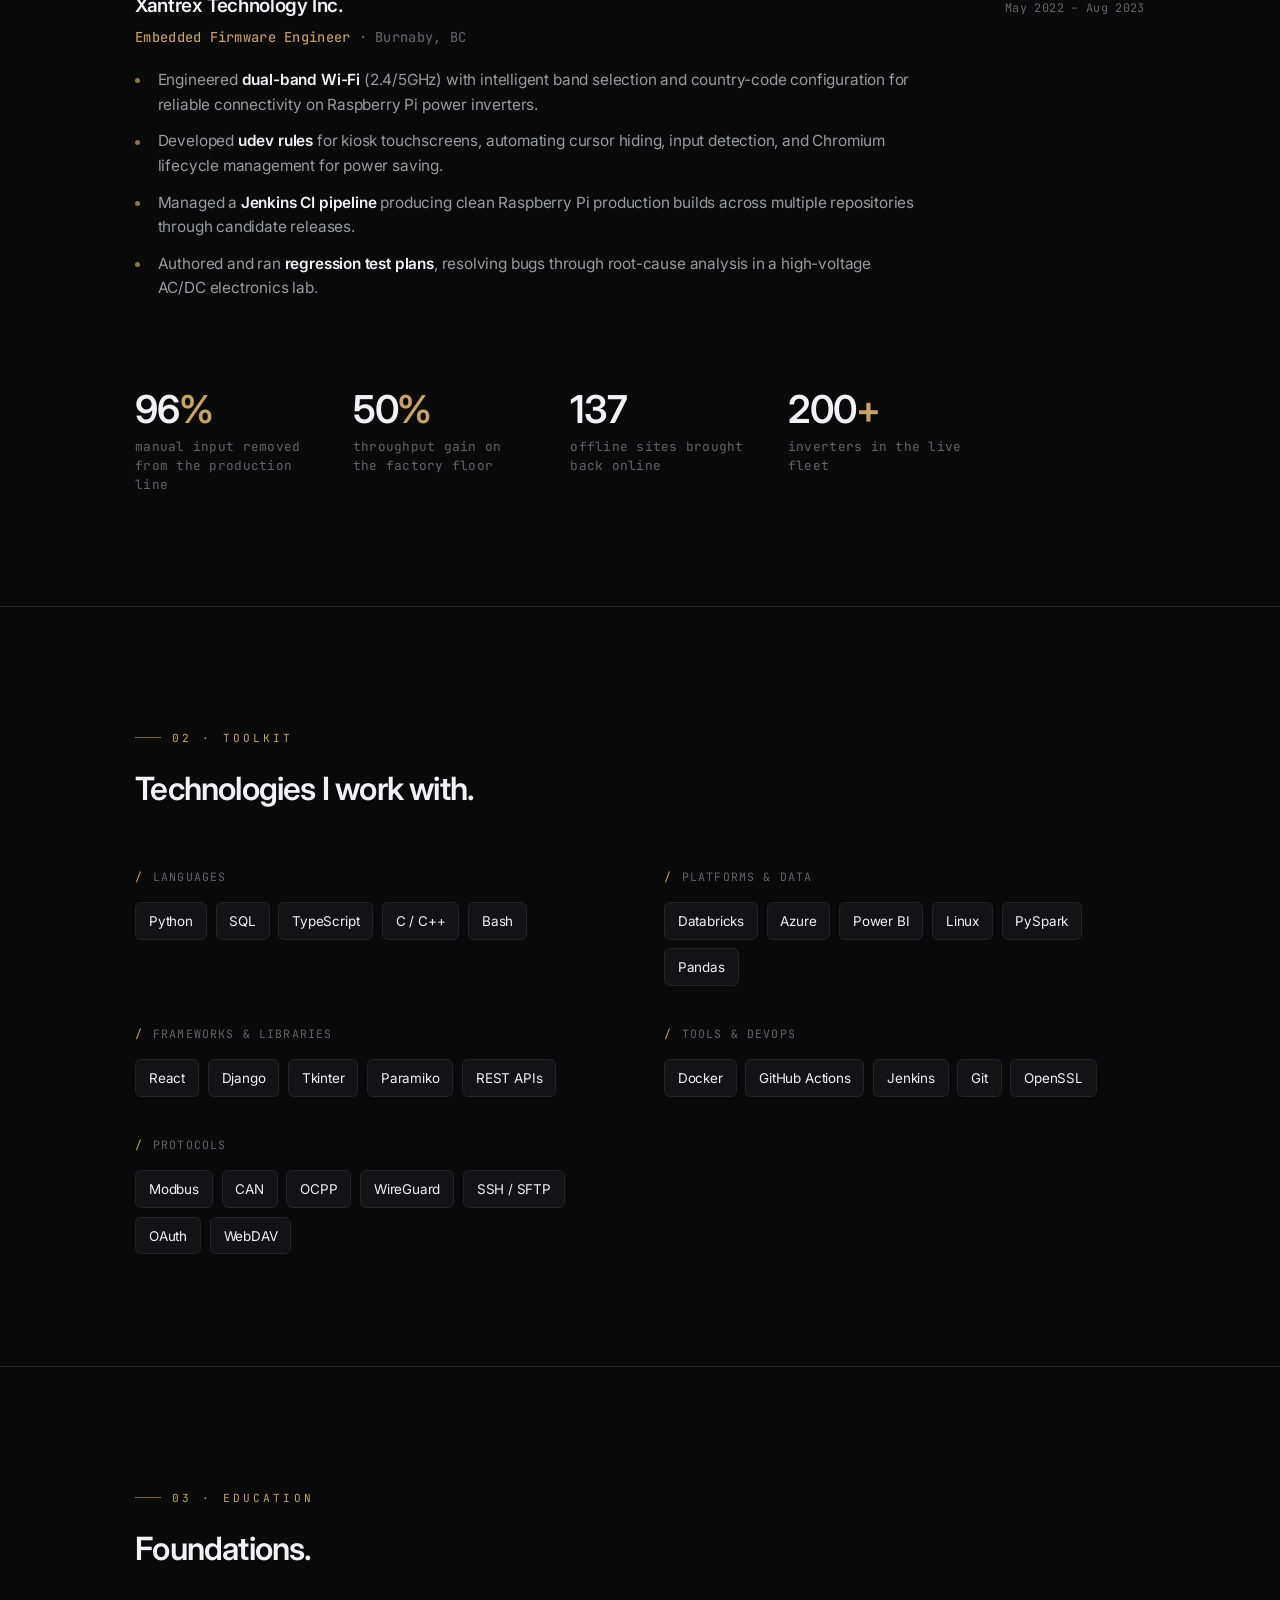
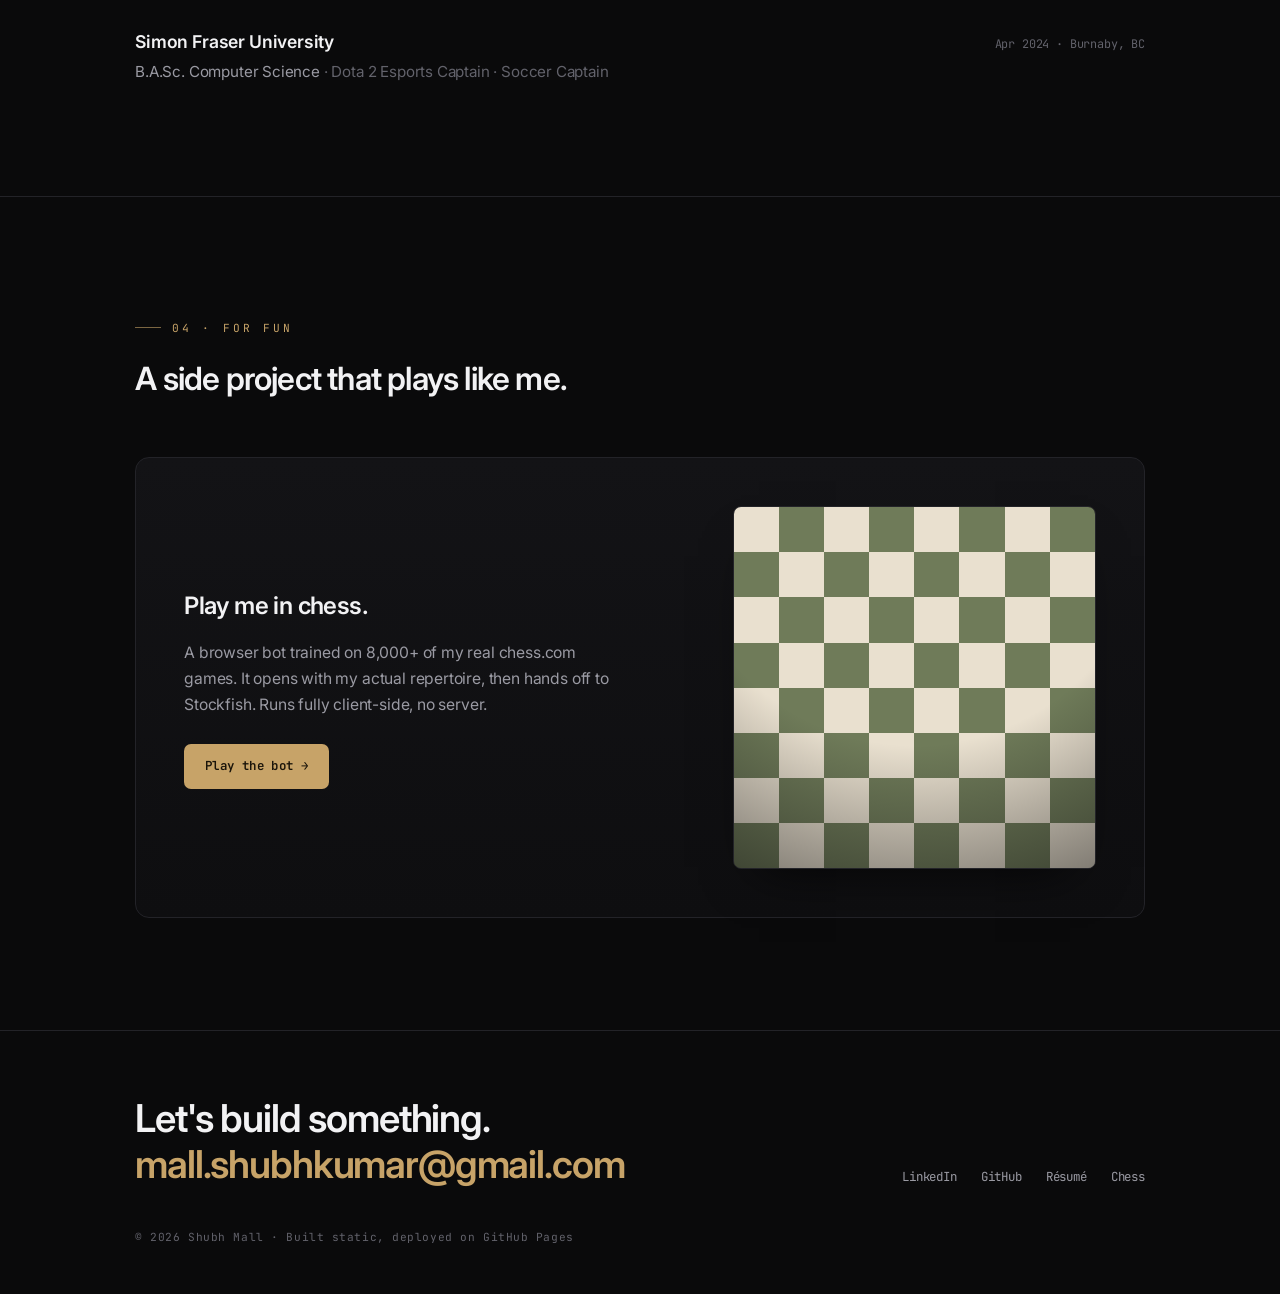
==== commit ff66c88a: "Update Schneider end date (Apr 2026)" ====
--- a/index.html
+++ b/index.html
@@ -43,7 +43,7 @@
           <a class="btn ghost" href="Resume_Shubh_Mall.pdf" target="_blank" rel="noreferrer">Résumé ↗</a>
         </div>
         <div class="hero-meta reveal">
-          <span><b>Now</b> Schneider Electric</span>
+          <span><b>Recent</b> Schneider Electric</span>
           <span><b>Focus</b> Data · Automation · Firmware</span>
           <span><b>Email</b> mall.shubhkumar@gmail.com</span>
         </div>
@@ -61,7 +61,7 @@
         <article class="role reveal">
           <div class="role-top">
             <h3>Schneider Electric</h3>
-            <span class="when">Aug 2023 – Present</span>
+            <span class="when">Aug 2023 – Apr 2026</span>
           </div>
           <div class="meta">Software / Data Engineer <span class="place">· Richmond, BC</span></div>
           <ul>
